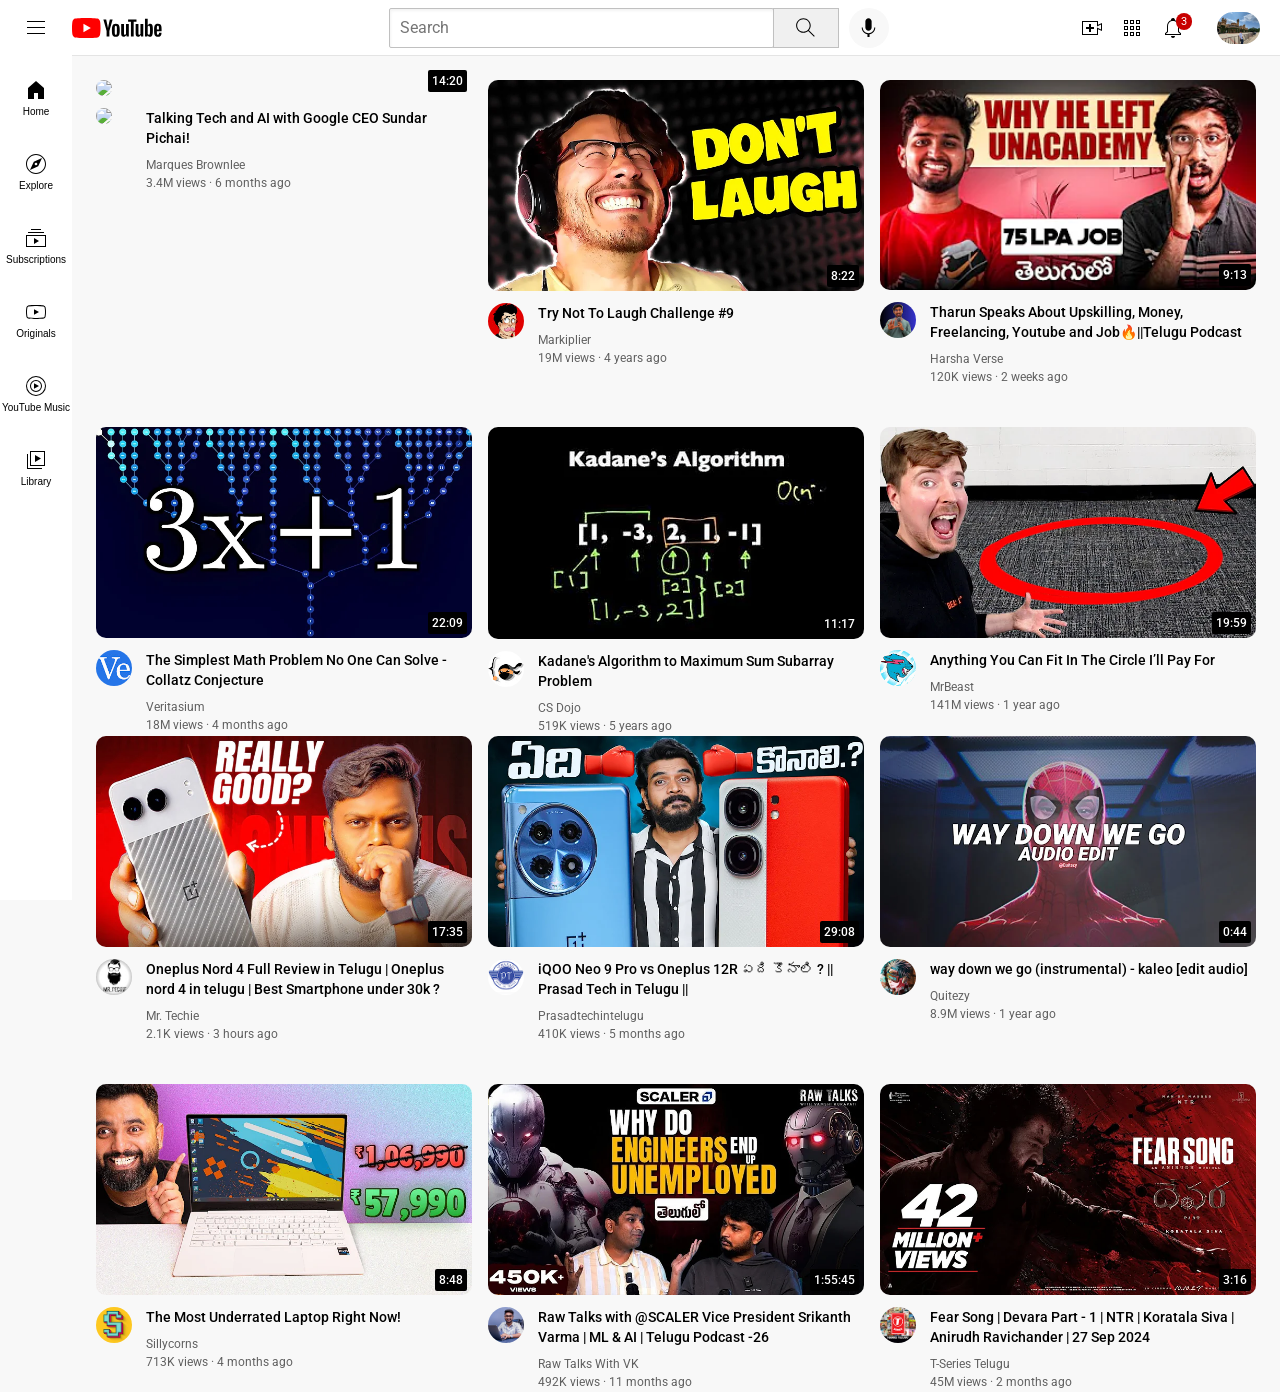
==== index.html @ 0b430827 "Update and rename youtube.html to index.html" ====
<!DOCTYPE html>
<html>
<head>
    <title>Youtube.com clone</title>
    <link rel="preconnect" href="https://fonts.googleapis.com">
    <link rel="preconnect" href="https://fonts.gstatic.com" crossorigin>
    <link href="https://fonts.googleapis.com/css2?family=Roboto:wght@400;500;700&display=swap" rel="stylesheet">

    <link rel="stylesheet" href="styles/video.css">
    <link rel="stylesheet" href="styles/header.css">
    <link rel="stylesheet" href="styles/general.css">
    <link rel="stylesheet" href="styles/sidebar.css">
</head>
<body>
  <div class="header">
    <div class="left-section">
      <img class="hamburger-menu" src="icons/hamburger-menu.svg">
      <img class="youtube-logo" src="icons/youtube-logo.svg">
    </div>
    <div class="middle-section">
      <input class="search-bar" type="text" placeholder="Search">
      <button class="search-button">
        <img class="search-icon" src="icons/search.svg">
        <div  class="tooltip">search</div>
      </button>
      <button class="voice-search-button">
        <img class="voice-search-icon" src="icons/voice-search-icon.svg">
        <div  class="tooltip">Search with your voice</div>
      </button>
    </div>
    <div class="right-section">
        <div class="upload-icon-container">
            <img class="upload-icon"  src="icons/upload.svg">
            <div  class="tooltip">Create</div>
        </div>
        <div class="youtube-apps-container">
      <img class="youtube-apps-icon" src="icons/youtube-apps.svg">
      <div  class="tooltip">Youtube apps</div>
    </div>
      <div class="notifications-icon-container">
        <img class="notification-icon" src="icons/notifications.svg">
        
        <div class="notifications-count">3</div>
        <div  class="tooltip">Notifications</div>
      </div>
      <img class="current-user-picture" src="channel pictures/profile photo.jpg">
    </div>
  </div>

  <div class="sidebar">
    <div class="sidebar-link">
        <img  src="icons/home.svg">
        <div>Home</div>
    </div>
    <div class="sidebar-link">
    <img  src="icons/explore.svg">
    <div>Explore</div>
    </div>
    <div class="sidebar-link">
    <img  src="icons/subscriptions.svg">
    <div>Subscriptions</div>
    </div>
    <div class="sidebar-link">
    <img  src="icons/originals.svg">
    <div>Originals</div>
    </div>
    <div class="sidebar-link">
    <img  src="icons/youtube-music.svg">
    <div>YouTube Music</div>
    </div>
    <div class="sidebar-link">
    <img  src="icons/library.svg">
    <div>Library</div>
    </div>
  </div>

    <div class="video-grid">
      <div class="video">
        <div class="thumbnail-row">
            <a href="https://www.youtube.com/watch?v=n2RNcPRtAiY" target="_blank" class="video-title-link">
            <img class="thumbnail" src="thumbnails/thumbnail-1.webp">
        </a>
            <div class="video-time">14:20</div>
        </div>
        <div class="video-info-grid">
            <div class="channel-picture">
                <img class="profile-picture" src="channel pictures/channel-1.jpeg">
            </div>
            <div class="video-info">
                <a href="https://www.youtube.com/watch?v=n2RNcPRtAiY" target="_blank" class="video-title-link">
                <p class="title">
                    Talking Tech and AI with Google CEO Sundar Pichai!
                </p>
                </a>
                <p class="author">
                    Marques Brownlee
                </p>
                <p class="stats">
                    3.4M views &#183; 6 months ago
                </p>
            </div>
        </div>
    </div>

    <div class="video">
        <div class="thumbnail-row">
            <a href="https://www.youtube.com/watch?v=mP0RAo9SKZk" target="_blank" class="video-title-link">
            <img class="thumbnail" src="thumbnails/thumbnail-2.webp">
        </a>
            <div class="video-time">8:22</div>
        </div>
        <div class="video-info-grid">
            <div class="channel-picture">
                <img class="profile-picture" src="channel pictures/channel-2.jpeg">
            </div>
            <div class="video-info">
                <a href="https://www.youtube.com/watch?v=mP0RAo9SKZk" target="_blank" class="video-title-link">
                <p class="title">  
                    Try Not To Laugh Challenge #9
                </p>
                </a>
                <p class="author">
                    Markiplier
                </p>
                <p class="stats">
                    19M views &#183; 4 years ago
                </p>
            </div>
        </div>
    </div>

    <div class="video">
      <div class="thumbnail-row">
        <a href="https://www.youtube.com/watch?v=18qYy77t04M" target="_blank" class="video-title-link">
          <img class="thumbnail" src="thumbnails/thumbnail-3.webp">
        </a>
          <div class="video-time">9:13</div>
      </div>
      <div class="video-info-grid">
          <div class="channel-picture">
              <img class="profile-picture" src="channel pictures/channel-3.jpg">
          </div>
          <div class="video-info">
            <a href="https://www.youtube.com/watch?v=18qYy77t04M" target="_blank" class="video-title-link">
              <p class="title"> 
                Tharun Speaks About Upskilling, Money, Freelancing, Youtube and Job🔥||Telugu Podcast
              </p>
            </a>
              <p class="author">
                Harsha Verse 
              </p>
              <p class="stats">
                120K views &#183; 2 weeks ago
              </p>
          </div>
      </div>
  </div>

  <div class="video">
      <div class="thumbnail-row">
        <a href="https://www.youtube.com/watch?v=094y1Z2wpJg" target="_blank" class="video-title-link">
          <img class="thumbnail" src="thumbnails/thumbnail-4.webp">
        </a>
          <div class="video-time">22:09</div>
      </div>
      <div class="video-info-grid">
          <div class="channel-picture">
              <img class="profile-picture" src="channel pictures/channel-4.jpeg">
          </div>
          <div class="video-info">
            <a href="https://www.youtube.com/watch?v=094y1Z2wpJg" target="_blank" class="video-title-link">
              <p class="title">  
                  
              The Simplest Math Problem No One Can Solve - Collatz Conjecture
              </p>
            </a>
              <p class="author">
                 Veritasium  
              </p>
              <p class="stats">
                  18M views &#183; 4 months ago
              </p>
          </div>
      </div>
  </div>

  <div class="video">
    <div class="thumbnail-row">
        <a href="https://www.youtube.com/watch?v=86CQq3pKSUw" target="_blank" class="video-title-link">
        <img class="thumbnail" src="thumbnails/thumbnail-5.webp">
    </a>
        <div class="video-time">11:17</div>
    </div>
    <div class="video-info-grid">
        <div class="channel-picture">
            <img class="profile-picture" src="channel pictures/channel-5.jpeg">
        </div>
        <div class="video-info">
            <a href="https://www.youtube.com/watch?v=86CQq3pKSUw" target="_blank" class="video-title-link">
            <p class="title">
              Kadane's Algorithm to Maximum Sum Subarray Problem
            </p>
        </a>
            <p class="author">
               CS Dojo
            </p>
            <p class="stats">
               519K views  &#183; 5 years ago
            </p>
        </div>
    </div>
</div>

<div class="video">
    <div class="thumbnail-row">
        <a href="https://www.youtube.com/watch?v=yXWw0_UfSFg" target="_blank" class="video-title-link">
        <img class="thumbnail" src="thumbnails/thumbnail-6.webp">
    </a>
        <div class="video-time">19:59</div>
    </div>
    <div class="video-info-grid">
        <div class="channel-picture">
            <img class="profile-picture" src="channel pictures/channel-6.jpeg">
        </div>
        <div class="video-info">
            <a href="https://www.youtube.com/watch?v=yXWw0_UfSFg" target="_blank" class="video-title-link">
            <p class="title">  
              Anything You Can Fit In The Circle I’ll Pay For
            </p>
        </a>
            <p class="author">
              MrBeast
            </p>
            <p class="stats">
                141M views &#183; 1 year ago
            </p>
        </div>
    </div>
</div>
    </div>
    
</body>

<div class="video-grid">
  <div class="video">
    <div class="thumbnail-row">
        <a href="https://www.youtube.com/watch?v=969ZVO_Fpwo" target="_blank" class="video-title-link">
        <img class="thumbnail" src="thumbnails/thumbnail-7.webp">
    </a>
        <div class="video-time">17:35</div>
    </div>
    <div class="video-info-grid">
        <div class="channel-picture">
            <img class="profile-picture" src="channel pictures/channel-7.jpg">
        </div>
        <div class="video-info">
            <a href="https://www.youtube.com/watch?v=969ZVO_Fpwo" target="_blank" class="video-title-link">
            <p class="title">
              Oneplus Nord 4 Full Review in Telugu | Oneplus nord 4 in telugu | Best Smartphone under 30k ?

            </p>
            </a>
            <p class="author">
                Mr. Techie
            </p>
            <p class="stats">
              2.1K views &#183; 3 hours ago  
            </p>
        </div>
    </div>
</div>

<div class="video">
  <div class="thumbnail-row">
      <a href="https://www.youtube.com/watch?v=CNZea3vs774" target="_blank" class="video-title-link">
      <img class="thumbnail" src="thumbnails/thumbnail-8.webp">
  </a>
      <div class="video-time">29:08</div>
  </div>
  <div class="video-info-grid">
      <div class="channel-picture">
          <img class="profile-picture" src="channel pictures/channel-8.jpg">
      </div>
      <div class="video-info">
          <a href="https://www.youtube.com/watch?v=CNZea3vs774" target="_blank" class="video-title-link">
          <p class="title">  
            iQOO Neo 9 Pro vs Oneplus 12R ఏది కొనాలి ? || Prasad Tech in Telugu ||
          </p>
          </a>
          <p class="author">
            Prasadtechintelugu
          </p>
          <p class="stats">
            410K views &#183; 5 months ago
          </p>
      </div>
  </div>
</div>

<div class="video">
  <div class="thumbnail-row">
      <a href="https://www.youtube.com/watch?v=4uzk52CH7Lc" target="_blank" class="video-title-link">
      <img class="thumbnail" src="thumbnails/thumbnail-9.webp">
  </a>
      <div class="video-time">0:44</div>
  </div>
  <div class="video-info-grid">
      <div class="channel-picture">
          <img class="profile-picture" src="channel pictures/channel-9.jpg">
      </div>
      <div class="video-info">
          <a href="https://www.youtube.com/watch?v=4uzk52CH7Lc" target="_blank" class="video-title-link">
          <p class="title">  
            way down we go (instrumental) - kaleo [edit audio]
          </p>
          </a>
          <p class="author">
            Quitezy
          </p>
          <p class="stats">
              8.9M views &#183; 1 year ago
          </p>
      </div>
  </div>
</div>

<div class="video">
  <div class="thumbnail-row">
      <a href="https://www.youtube.com/watch?v=yEVU08Jo7g0" target="_blank" class="video-title-link">
      <img class="thumbnail" src="thumbnails/thumbnail-10.webp">
  </a>
      <div class="video-time">8:48</div>
  </div>
  <div class="video-info-grid">
      <div class="channel-picture">
          <img class="profile-picture" src="channel pictures/channel-10.jpg">
      </div>
      <div class="video-info">
          <a href="https://www.youtube.com/watch?v=yEVU08Jo7g0" target="_blank" class="video-title-link">
          <p class="title">  
            The Most Underrated Laptop Right Now!
          </p>
          </a>
          <p class="author">
            Sillycorns
          </p>
          <p class="stats">
            713K views  &#183; 4 months ago
          </p>
      </div>
  </div>
</div>

<div class="video">
  <div class="thumbnail-row">
      <a href="https://www.youtube.com/watch?v=MZqz8TTbZlI" target="_blank" class="video-title-link">
      <img class="thumbnail" src="thumbnails/thumbnail-11.webp">
  </a>
      <div class="video-time">1:55:45</div>
  </div>
  <div class="video-info-grid">
      <div class="channel-picture">
          <img class="profile-picture" src="channel pictures/channel-11.jpg">
      </div>
      <div class="video-info">
          <a href="https://www.youtube.com/watch?v=MZqz8TTbZlI" target="_blank" class="video-title-link">
          <p class="title">  
            Raw Talks with ‪@SCALER‬ Vice President Srikanth Varma | ML & AI | Telugu Podcast -26
          </p>
          </a>
          <p class="author">
            Raw Talks With VK
          </p>
          <p class="stats">
              492K views &#183; 11 months ago
          </p>
      </div>
  </div>
</div>

<div class="video">
  <div class="thumbnail-row">
      <a href="https://www.youtube.com/watch?v=CKpbdCciELk" target="_blank" class="video-title-link">
      <img class="thumbnail" src="thumbnails/thumbnail-12.webp">
  </a>
      <div class="video-time">3:16</div>
  </div>
  <div class="video-info-grid">
      <div class="channel-picture">
          <img class="profile-picture" src="channel pictures/channel-12.jpg">
      </div>
      <div class="video-info">
          <a href="https://www.youtube.com/watch?v=CKpbdCciELk" target="_blank" class="video-title-link">
          <p class="title">  
            Fear Song | Devara Part - 1 | NTR | Koratala Siva | Anirudh Ravichander | 27 Sep 2024
          </p>
          </a>
          <p class="author">
            T-Series Telugu
          </p>
          <p class="stats">
              45M views  &#183; 2 months ago 
          </p>
      </div>
  </div>
</div>




</html>
---- styles/video.css ----
.thumbnail {
  width: 100%;
  border-radius: 10px;
  transition: box-shadow 0.3s ease-in-out;
}

.thumbnail:hover {
  box-shadow: 0 4px 20px rgba(0, 0, 0, 0.3);
}

.title {
  margin-top: 0;
  font-size: 14px;
  font-weight: 500;
  line-height: 20px;
  margin-bottom: 10px;
}

.channel-picture {
  margin-right: 10px;
 
}

.profile-picture {
  width: 36px;
  border-radius: 50%;
  cursor: pointer;
}

.thumbnail-row {
  margin-bottom: 8px;
  position: relative;
}

.author, .stats {
  color: #606060;
  font-size: 12px;
  margin-bottom: 3px;
}

.author {
  margin-bottom: 4px;
}

.video-info-grid {
  display: grid;
  grid-template-columns: 50px 1fr;  
}

.video-grid {
display: grid;
grid-template-columns: 1fr 1fr 1fr ;
column-gap: 16px;
row-gap: 40px;
}

.video-time {
  background-color: black;
  color: white;
  position: absolute;
  bottom: 8px;
  right: 5px;
  font-family: roboto,arial;
  font-size:12px;
  font-weight:500;
  padding-left: 4px;
  padding-right: 4px;
  padding-top: 4px;
  padding-bottom: 4px; 
  border-radius: 2px;
}

.video-title-link {
  text-decoration: none;
  color: black;
}
---- styles/header.css ----
.header {
  height: 55px;
  display: flex;
  flex-direction: row;
  justify-content: space-between;
  position: fixed;
  top:0;
  left:0;
  right:0;
  background-color: white;
  border-bottom-width: 1px;
  border-bottom-style: solid;
  border-bottom-color:rgb(228,228,228) ;
  z-index: 100;
}

.left-section {
  display: flex;
  align-items: center;
}

.hamburger-menu {
  height: 24px;
  margin-left: 24px;
  margin-right: 24px;
  cursor: pointer;
}

.hamburger-menu:hover {
  opacity: 0.8;
  background-color: rgb(240,240,240);
  
}

.hamburger-menu:active {
  opacity: 0.6;
}

.youtube-logo {
  height: 20px;
  cursor: pointer;
}

.youtube-logo:hover {
  opacity: 0.8;
  
}

.youtube-logo:active {
  opacity: 0.6;
}

.middle-section {
  flex:1;
  margin-left: 70px;
  margin-right: 35px;
  max-width: 500px;
  display: flex;
  align-items: center;
}

.search-bar {
  flex:1;
  height: 36px;
  padding-left: 10px;
  font-size: 16px;
  border-width: 1px;
  border-style: solid;
  border-color: rgb(192,192,192);
  border-radius: 2px;
  box-shadow: inset 1px 2px 3px rgba(0,0,0,0.05);
  width: 0;

}

.search-bar::placeholder {
  font-family: roboto,arial;
  font: size 16px;
}

.search-button {
  height: 40px;
  width: 66px;
  background-color: rgb(240,240,240); 
  border-width: 1px;
  border-style: solid;
  border-color: rgb(192,192,192);
  margin-left: -1px;
  margin-right: 10px;
}

.search-button:hover {
  background-color: rgb(235,235,235);
}

.search-button:active {
  background-color: rgb(230,230,230);
}

.search-icon {
  height: 25px;
  cursor: pointer;
}

.voice-search-button {
  height: 40px;
  width: 40px;
  border-radius: 20px;
  border:none;
  background-color: rgb(248,248,248);
}

.voice-search-button:hover {
  background-color: rgb(240,240,240);
}

.voice-search-button:active {
  background-color: rgb(248,248,248);
}

.voice-search-icon {
  height: 25px;
  cursor: pointer;
}

.right-section {
  width: 180px;
  margin-right: 20px;
  display: flex;
  align-items: center;
  justify-content: space-between;
  flex-shrink: 0;
}

.upload-icon {
  height: 24px;
  cursor: pointer;
}

.upload-icon:hover {
  opacity: 0.8;
  background-color: rgb(240,240,240);
}

.upload-icon:active {
  opacity: 0.6;
}

.youtube-apps-icon {
  height: 24px;
  cursor: pointer;
}

.youtube-apps-icon:hover {
  opacity: 0.8;
  background-color: rgb(240,240,240);
}

.youtube-apps-icon:active {
  opacity: 0.6;
}

.notification-icon {
  height: 24px;
  cursor: pointer;
}

.notification-icon:hover {
  opacity: 0.8;
  background-color: rgb(240,240,240);
}

.notification-icon:active {
  opacity: 0.6;
}

.notifications-icon-container {
  position: relative;
}

.notifications-count {
  position:absolute;
  top:-6px;
  right:9px;
  background-color: rgb(200,0,0);
  color: white;
  font-family:roboto,arial;
  font-size: 11px;
  padding-left: 5px;
  padding-right: 5px;
  padding-top: 2px;
  padding-bottom: 2px;
  border-radius: 10px;
  position: relative;
}

.search-button,.voice-search-button,.upload-icon-container,.youtube-apps-container,.notifications-icon-container{
  position: relative;
  display: flex;
  justify-content: center;
  align-items: center;
}

.search-button .tooltip,.voice-search-button .tooltip,.upload-icon-container .tooltip,.youtube-apps-container .tooltip,.notifications-icon-container .tooltip{

  font-family: roboto,arial;
  position: absolute;
  background-color: gray;
  color:white;
  padding-top: 4px;
  padding-bottom: 4px;
  padding-left: 8px;
  padding-right: 8px;
  border-radius: 2px;
  font-size:12px;
  bottom:-30px;
  opacity:0;
  transition: opacity 0.5s;
  pointer-events: none;
  cursor: pointer;
  white-space: nowrap;
}

.search-button:hover .tooltip, .voice-search-button:hover .tooltip,.upload-icon-container:hover .tooltip,.youtube-apps-container:hover .tooltip,.notifications-icon-container:hover .tooltip {
  opacity:1;
}



.current-user-picture {
  height: 32px;
  border-radius:16px;
  cursor: pointer;
}

.current-user-picture:hover {
  opacity: 0.9;
  box-shadow: inset 0 0 0 1px rgba(0,0,0,0.5);
}

.current-user-picture:active {
  opacity: 0.6;
}
---- styles/general.css ----
p {
  font-family: roboto, arial;
  margin-top: 0;
  margin-bottom: 0;
}

body {
  margin: 0;
  padding-top: 80px;
  padding-left: 96px;
  padding-right: 24px;
  background-color: rgb(248,248,248);
}
---- styles/sidebar.css ----
.sidebar {
  position:fixed;
  left:0;
  bottom:0;
  top:55px;
  background-color: white;
  width:72px;
  z-index: 200;
  padding-top: 5px;

}

.sidebar-link {
  height: 74px;
  display: flex;
  justify-content: center;
  align-items: center;
  flex-direction: column;
  cursor:pointer;

}

.sidebar-link:hover {
  background-color: rgb(235,235,235);
}

.sidebar-link:active {
  background-color: rgb(225,225,225);
}

.sidebar-link img {
  height: 24px;
  margin-bottom: 4px;
}

.sidebar-link div {
  font-family:robot,arial;
  font-size: 10px;

}
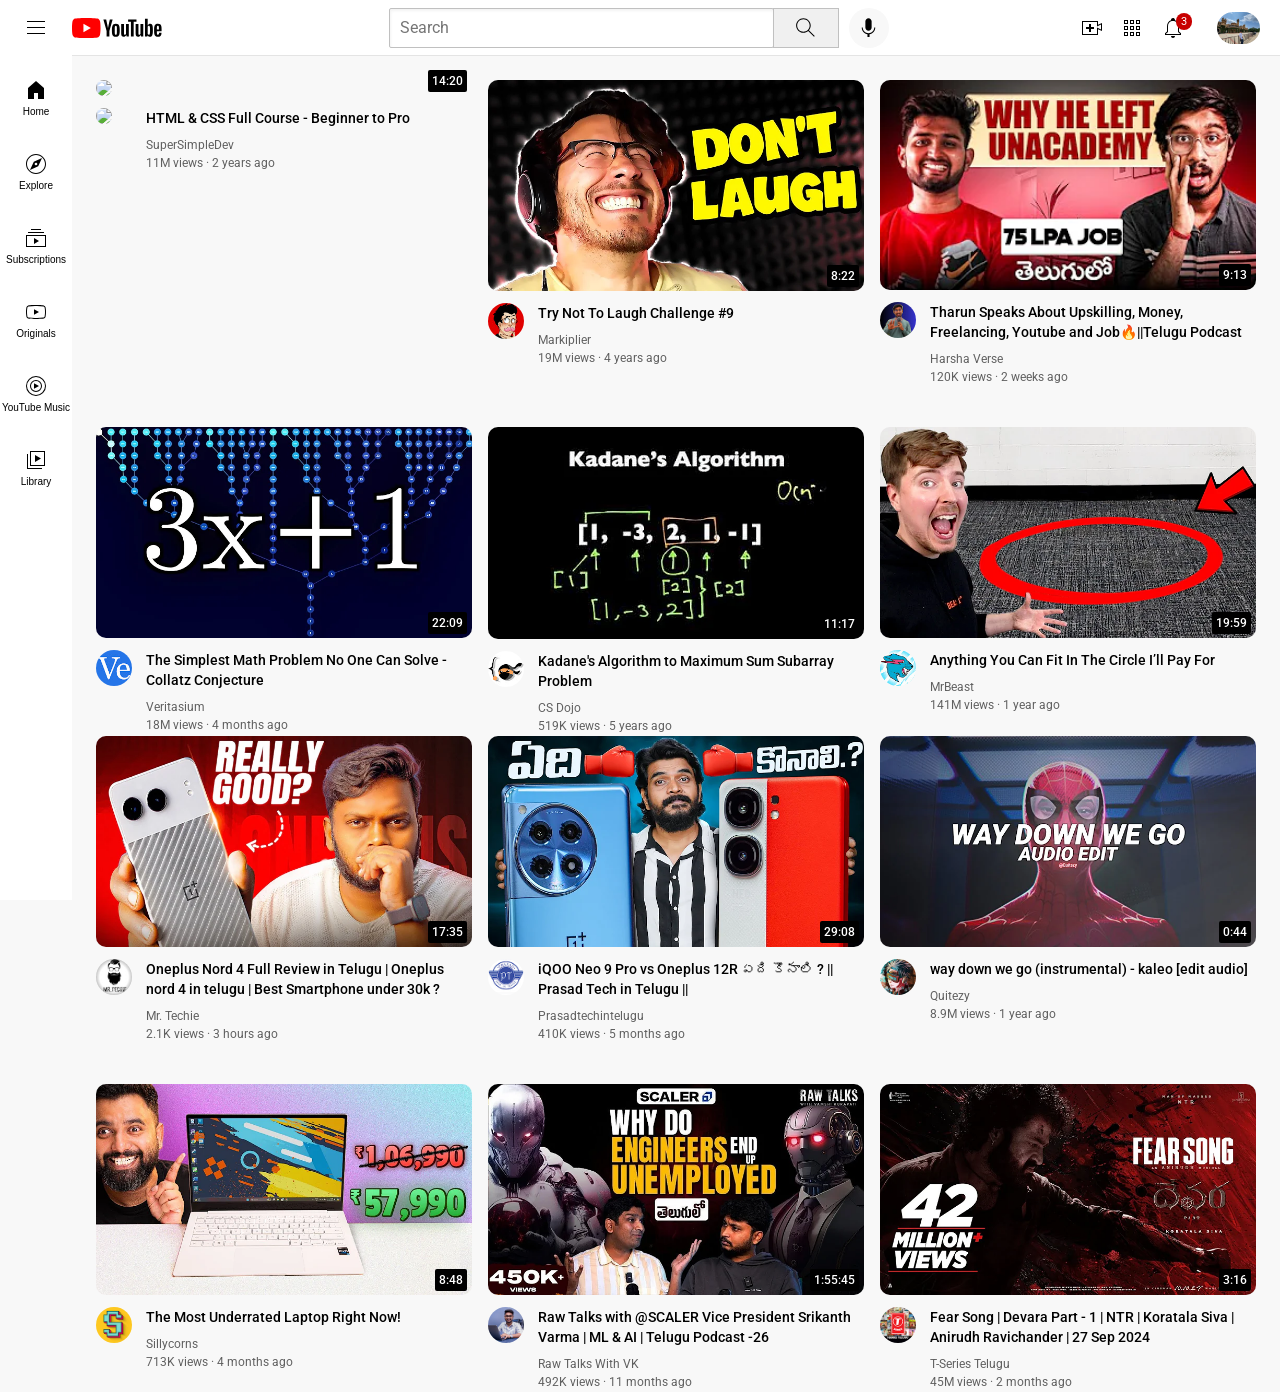
==== commit 2b21845d: "Update index.html" ====
--- a/index.html
+++ b/index.html
@@ -77,7 +77,7 @@
     <div class="video-grid">
       <div class="video">
         <div class="thumbnail-row">
-            <a href="https://www.youtube.com/watch?v=n2RNcPRtAiY" target="_blank" class="video-title-link">
+            <a href="https://www.youtube.com/watch?v=G3e-cpL7ofc" target="_blank" class="video-title-link">
             <img class="thumbnail" src="thumbnails/thumbnail-1.webp">
         </a>
             <div class="video-time">14:20</div>
@@ -87,16 +87,16 @@
                 <img class="profile-picture" src="channel pictures/channel-1.jpeg">
             </div>
             <div class="video-info">
-                <a href="https://www.youtube.com/watch?v=n2RNcPRtAiY" target="_blank" class="video-title-link">
+                <a href="https://www.youtube.com/watch?v=G3e-cpL7ofc" target="_blank" class="video-title-link">
                 <p class="title">
-                    Talking Tech and AI with Google CEO Sundar Pichai!
+                    HTML & CSS Full Course - Beginner to Pro
                 </p>
                 </a>
                 <p class="author">
-                    Marques Brownlee
+                    SuperSimpleDev
                 </p>
                 <p class="stats">
-                    3.4M views &#183; 6 months ago
+                    11M views &#183; 2 years ago
                 </p>
             </div>
         </div>
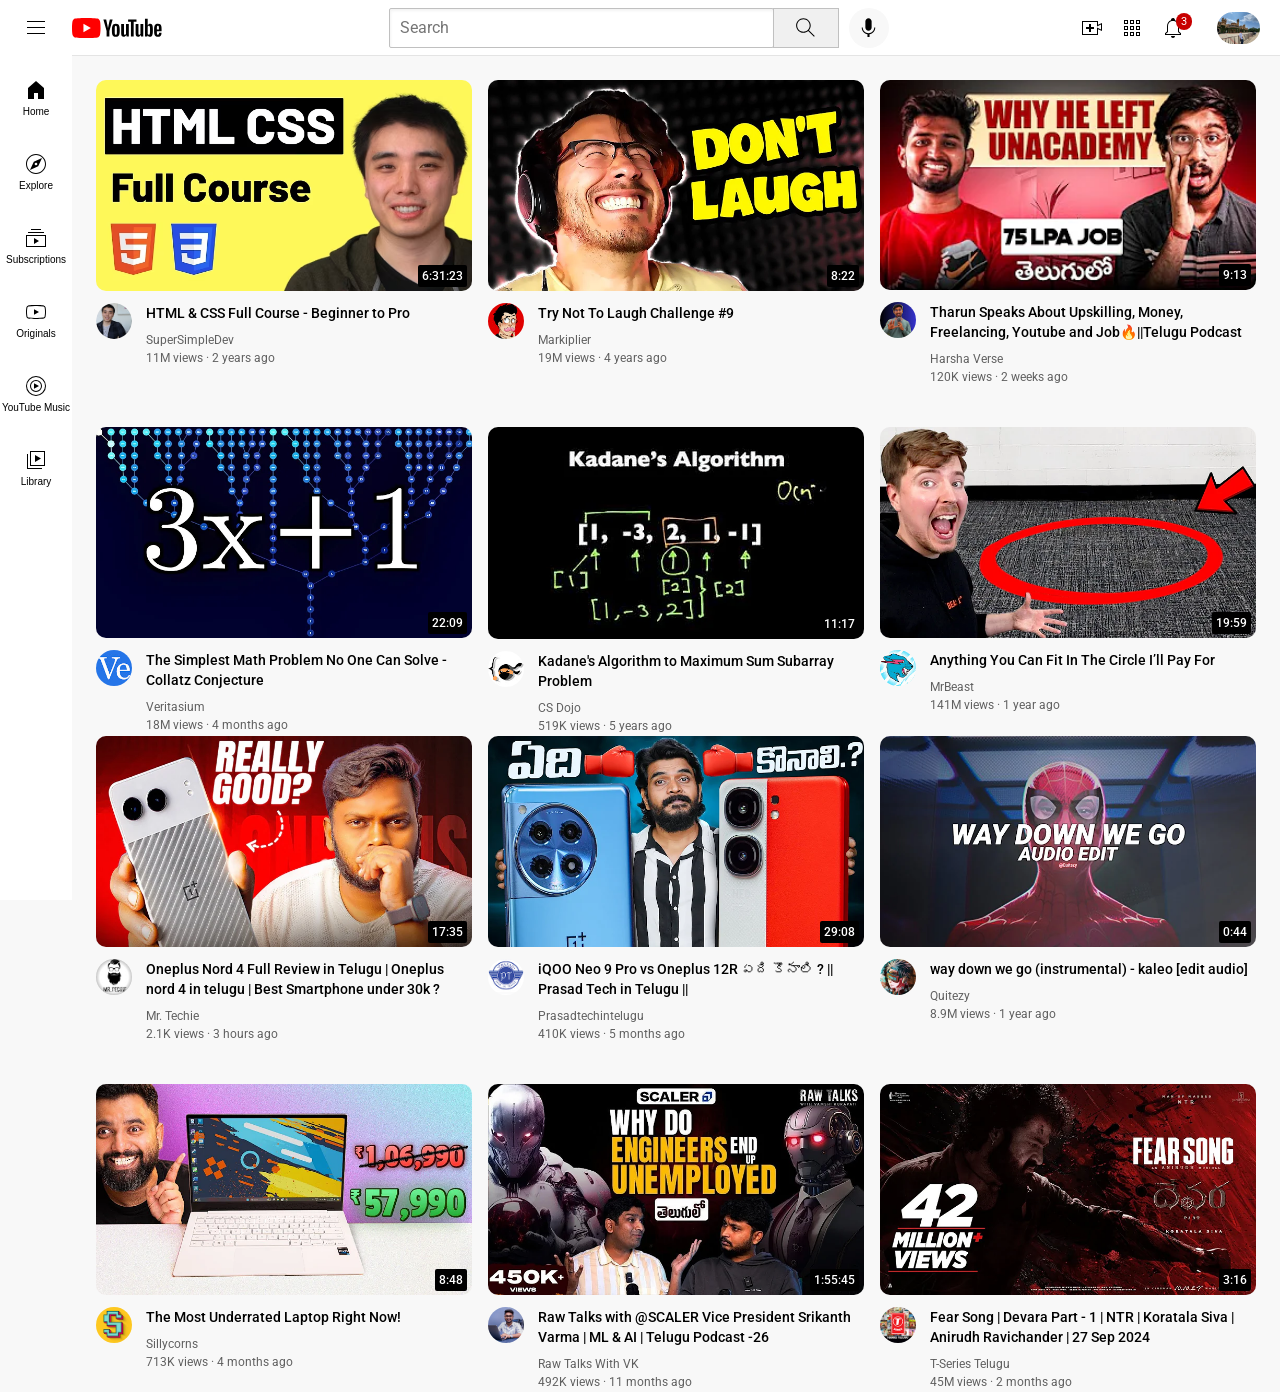
==== commit 219d6cfc: "Update index.html" ====
--- a/index.html
+++ b/index.html
@@ -78,13 +78,13 @@
       <div class="video">
         <div class="thumbnail-row">
             <a href="https://www.youtube.com/watch?v=G3e-cpL7ofc" target="_blank" class="video-title-link">
-            <img class="thumbnail" src="thumbnails/thumbnail-1.webp">
-        </a>
-            <div class="video-time">14:20</div>
+            <img class="thumbnail" src="thumbnails/thumbnail-1.avif">
+        </a>
+            <div class="video-time">6:31:23</div>
         </div>
         <div class="video-info-grid">
             <div class="channel-picture">
-                <img class="profile-picture" src="channel pictures/channel-1.jpeg">
+                <img class="profile-picture" src="channel pictures/channel-1.jpg">
             </div>
             <div class="video-info">
                 <a href="https://www.youtube.com/watch?v=G3e-cpL7ofc" target="_blank" class="video-title-link">
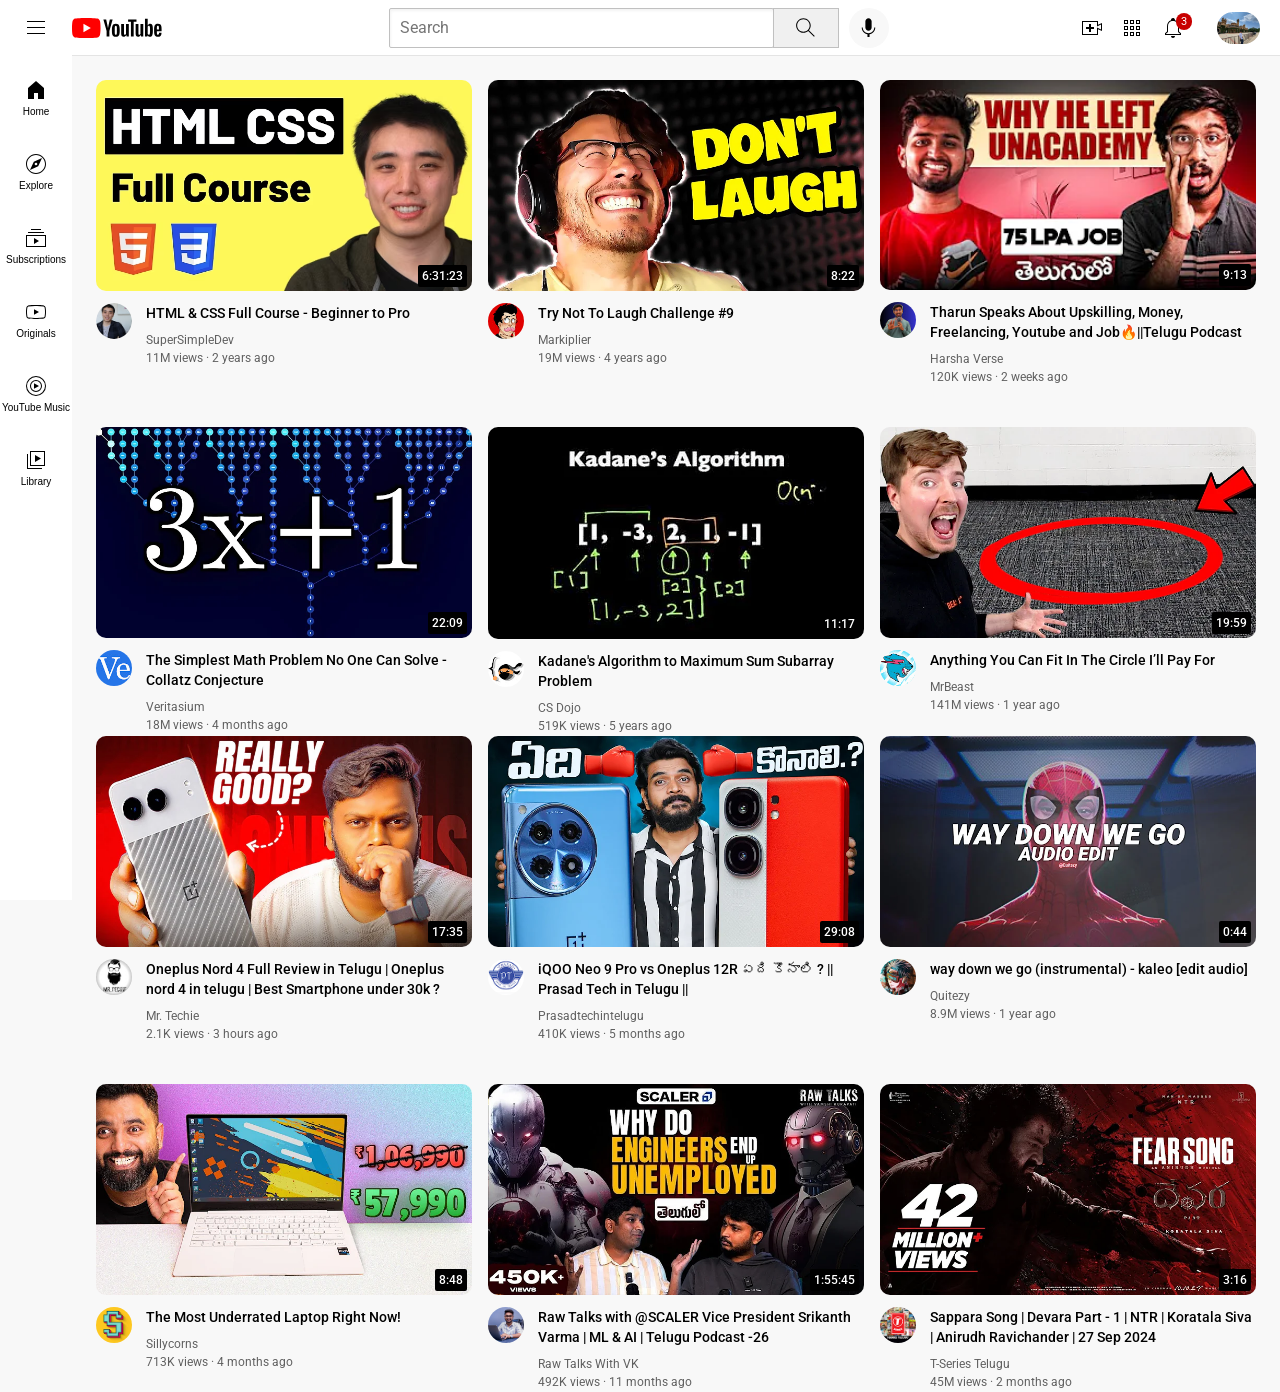
==== commit 96e39a52: "Update index.html" ====
--- a/index.html
+++ b/index.html
@@ -392,7 +392,7 @@
       <div class="video-info">
           <a href="https://www.youtube.com/watch?v=CKpbdCciELk" target="_blank" class="video-title-link">
           <p class="title">  
-            Fear Song | Devara Part - 1 | NTR | Koratala Siva | Anirudh Ravichander | 27 Sep 2024
+            Sappara Song | Devara Part - 1 | NTR | Koratala Siva | Anirudh Ravichander | 27 Sep 2024
           </p>
           </a>
           <p class="author">
